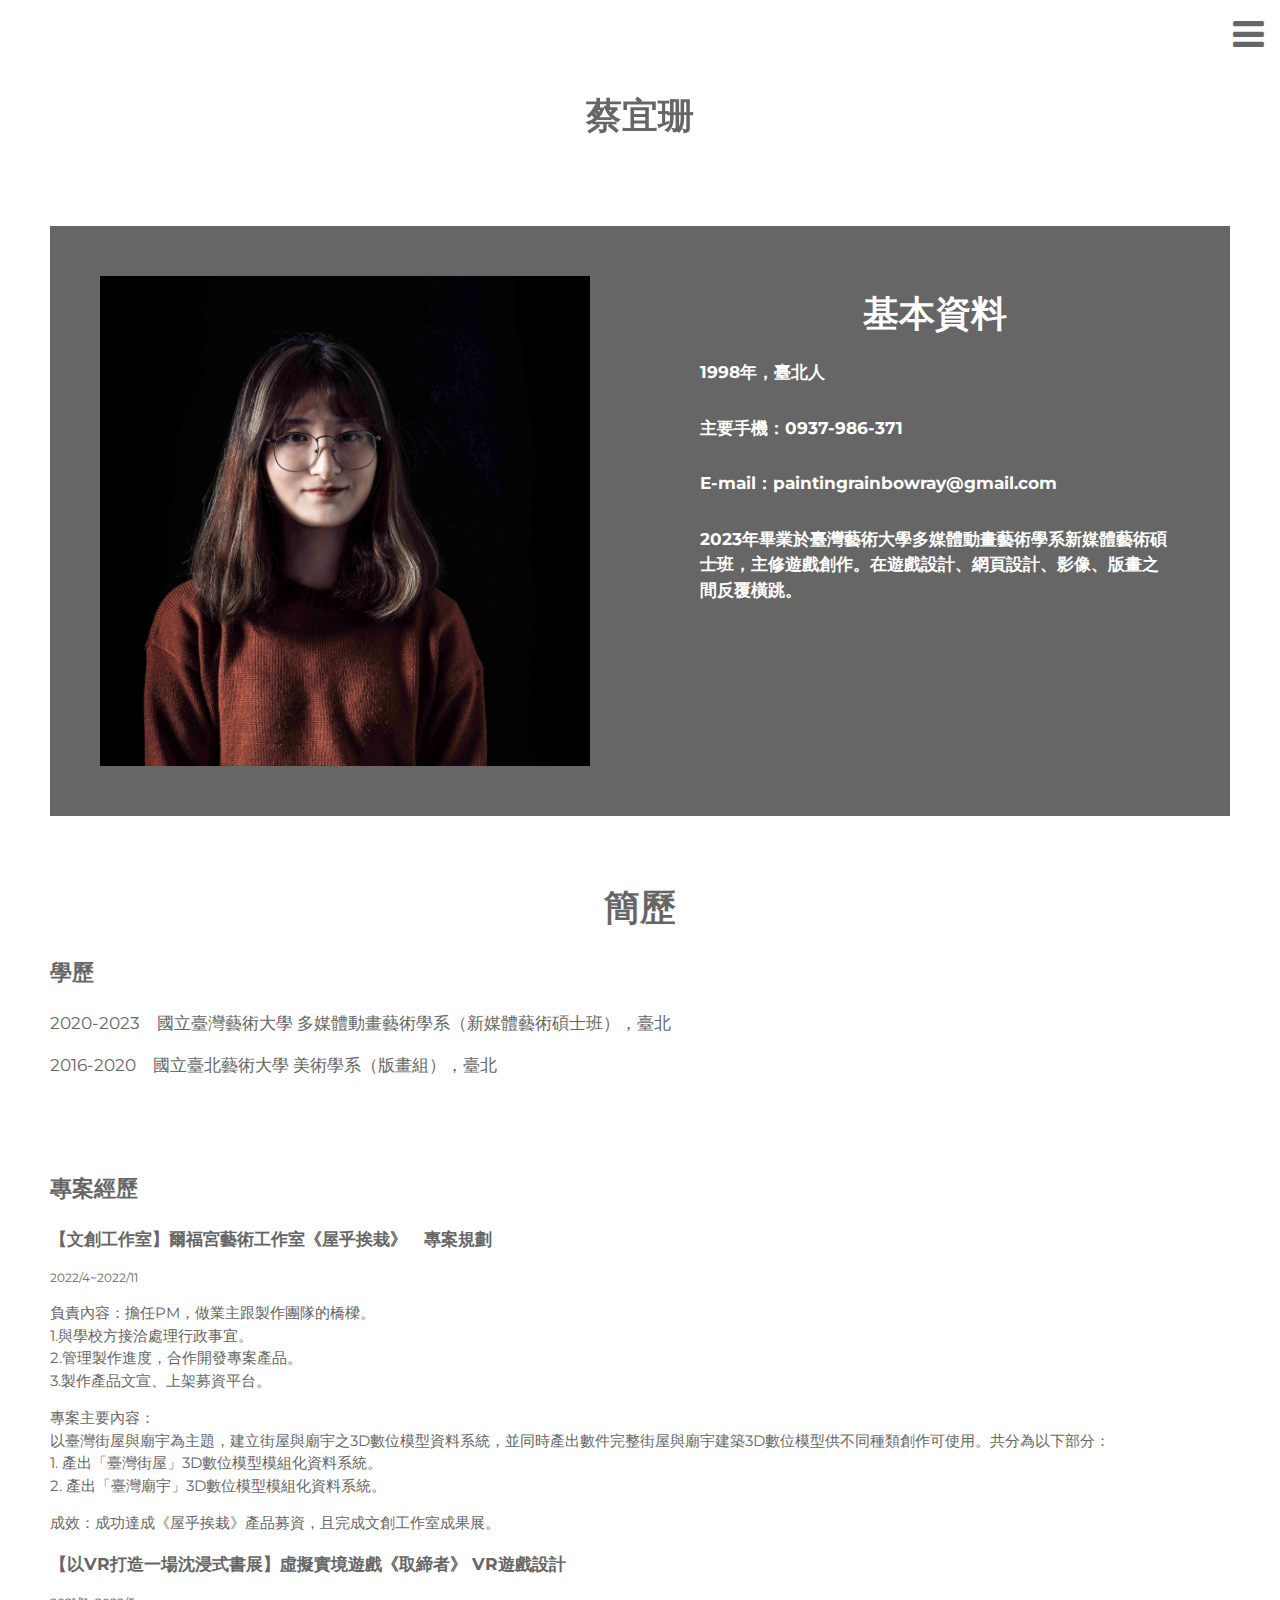
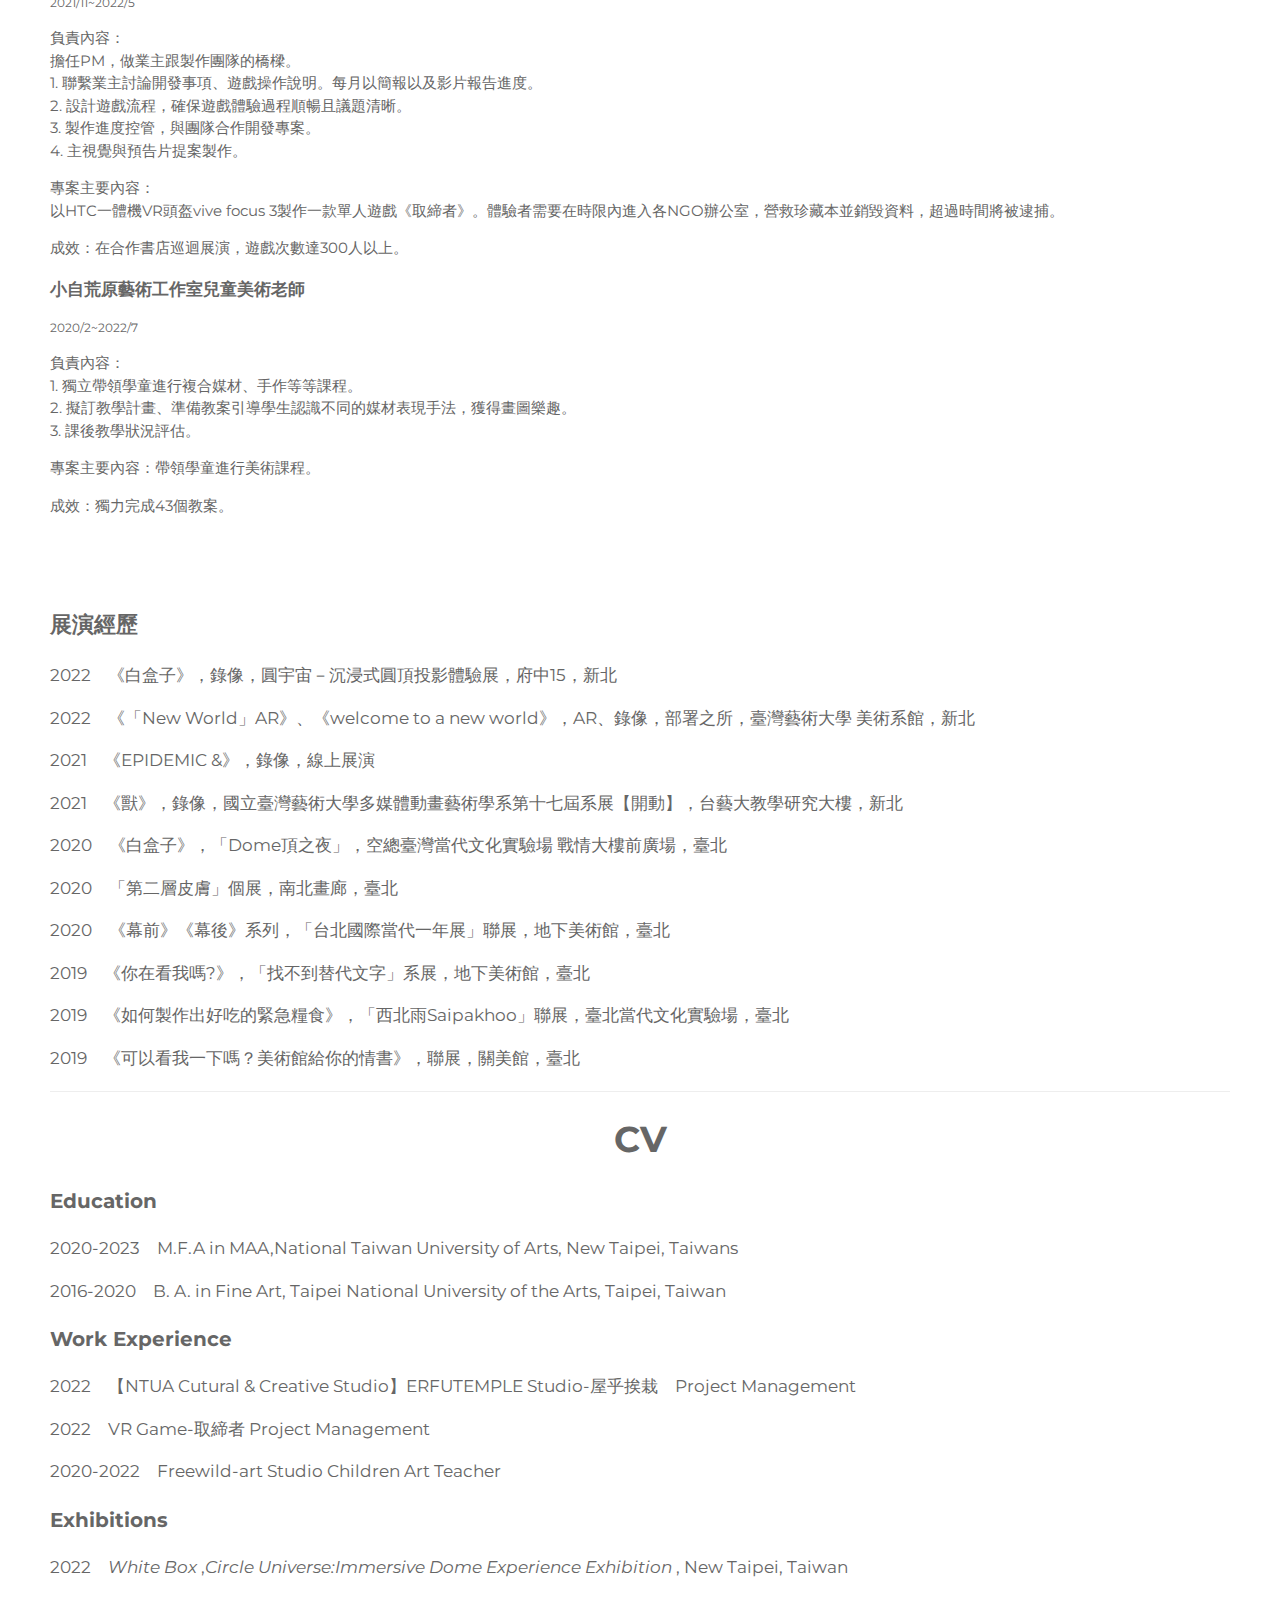
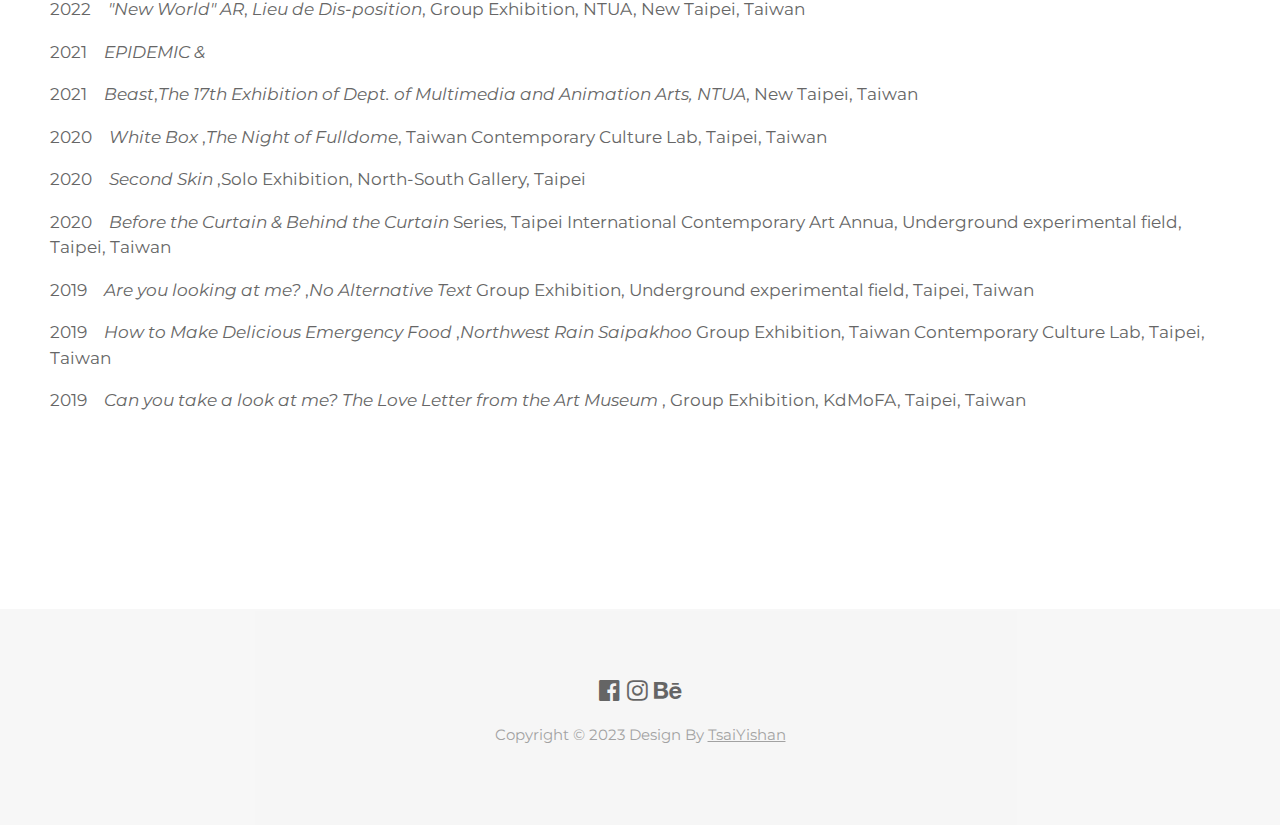
==== About&CV.html @ 437996be "word-break設定" ====
<!DOCTYPE html>
<html>

<head>
	<title>YISHAN</title>
	<link rel="shortcut icon" href="img/favicon.ico">
	<meta charset="UTF-8">
	<meta name="viewport" content="width=device-width, initial-scale=1">
	<link rel="stylesheet" href="MYCSS.css">
	<link rel="stylesheet" href="mystyle.css">
	<link rel="stylesheet" href="https://fonts.googleapis.com/css?family=Montserrat">
	<link rel="stylesheet" href="https://cdnjs.cloudflare.com/ajax/libs/font-awesome/4.7.0/css/font-awesome.min.css">
	<style type="text/css">
		body,
		h1 {
			font-size: 36px;
		}

		h1,
		h2,
		h3,
		h4,
		h5,
		h6 {
			font-family: 'Montserrat', sans-serif;
			font-weight: bold;
		}

		p {
			font-family: 'Montserrat';
			color: #666666;
		}

		/*圖片下邊界*/
		.w3-row-padding img {
			margin-bottom: 20px;
		}

		/*圖片中間間隔*/
		.w3-row-padding,
		.w3-row-padding>.w3-half,
		.w3-row-padding>.w3-third,
		.w3-row-padding>.w3-twothird,
		.w3-row-padding>.w3-threequarter,
		.w3-row-padding>.w3-quarter,
		.w3-row-padding>.w3-col {
			padding: 12px;
		}
	</style>

</head>

<body>

	<!-- Sidebar -->
	<nav class="Sidebar Animate-top " style="display:none;padding-top:150px" id="mySidebar">
		<a href="javascript:void(0)" onclick="Close()" class="Button Display-topright" style="padding:6px 24px">
			<i class="fa fa-remove"></i>
		</a>
		<div class="Bar-block Center">
			<a href="About&CV.html" class="Bar-text-grey Button">CV</a>
			<a href="#" class="Bar-text-grey Button">Game Design</a>
			<a href="#" class="Bar-text-grey Button">Illustration</a>
			<a href="Prints.html" class="Bar-text-grey Button">Print</a>
			<a href="Vedio.html" class="Bar-text-grey Button">Vedio</a>
			<a href="#" class="Bar-text-grey Button">Web Design</a>
	</nav>

	<!-- !PAGE CONTENT! -->
	<div class="Content">

		<!-- Header -->
		<div style="opacity: 0.60">
			<span class="Button Content-list" onclick="Open()"><i class="fa fa-bars"></i></span>
			<div class="Clear"></div>
			<header class="Center w3-margin-bottom">
				<a href="index.html">
					<h1 class="Button"><b>蔡宜珊</b></h1>
				</a>
			</header>

		</div>


		<div style=" padding:50px">
			<!-- About Grid -->
			<div class="w3-row" style="background-color: #666666!important">
				<div class="w3-half">
					<img src="img/photo.jpg" class="w3-round image" alt="Table"
						style="width:100%; margin:auto; padding:50px;">
				</div>
				<div class="w3-half" style=" padding:50px">
					<h1 class="Center text-white">基本資料</h1>
					<h5 class="text-white text17 padding10">1998年，臺北人</h5>
					<h5 class="text-white text17 padding10">主要手機：0937-986-371</h5>
					<h5 class="text-white text17 padding10 word-break">E-mail：paintingrainbowray@gmail.com</h5>
					<h5 class="text-white text17 padding10">
						2023年畢業於臺灣藝術大學多媒體動畫藝術學系新媒體藝術碩士班，主修遊戲創作。在遊戲設計、網頁設計、影像、版畫之間反覆橫跳。</h5>
				</div>
			</div>
			<!-- CV Grid -->
			<!-- 中文 -->
			<br>
			<h1 class="Center text-gray">簡歷</h1>
			<p class="text-gray text22"><b>學歷</b></p>
			<p class="text-gray text17">2020-2023&emsp;國立臺灣藝術大學 多媒體動畫藝術學系（新媒體藝術碩士班），臺北</p>
			<p class="text-gray text17">2016-2020&emsp;國立臺北藝術大學 美術學系（版畫組），臺北</p><br>

			<p class="text-gray text22"><b>專案經歷</b></p>
			<p class="text-gray text17 text-bold">【文創工作室】爾福宮藝術工作室《屋乎挨栽》　專案規劃</p>
			<p class="text-gray text12">2022/4~2022/11</p>
			<p class="text-gray text15">
				負責內容：擔任PM，做業主跟製作團隊的橋樑。<br>
				1.與學校方接洽處理行政事宜。<br>
				2.管理製作進度，合作開發專案產品。<br>
				3.製作產品文宣、上架募資平台。</p>
			<p class="text-gray text15">
				專案主要內容：<br>
				以臺灣街屋與廟宇為主題，建立街屋與廟宇之3D數位模型資料系統，並同時產出數件完整街屋與廟宇建築3D數位模型供不同種類創作可使用。共分為以下部分：<br>1.
				產出「臺灣街屋」3D數位模型模組化資料系統。<br>2. 產出「臺灣廟宇」3D數位模型模組化資料系統。</p>
			<p class="text-gray text15">成效：成功達成《屋乎挨栽》產品募資，且完成文創工作室成果展。</p>
			<p class="text-gray text17 text-bold">【以VR打造一場沈浸式書展】虛擬實境遊戲《取締者》 VR遊戲設計</p>
			<p class="text-gray text12">2021/11~2022/5</p>
			<p class="text-gray text15">
				負責內容：<br>擔任PM，做業主跟製作團隊的橋樑。<br>
				1. 聯繫業主討論開發事項、遊戲操作說明。每月以簡報以及影片報告進度。<br>
				2. 設計遊戲流程，確保遊戲體驗過程順暢且議題清晰。<br>
				3. 製作進度控管，與團隊合作開發專案。<br>
				4. 主視覺與預告片提案製作。</p>
			<p class="text-gray text15">
				專案主要內容：<br>
				以HTC一體機VR頭盔vive focus 3製作一款單人遊戲《取締者》。體驗者需要在時限內進入各NGO辦公室，營救珍藏本並銷毀資料，超過時間將被逮捕。</p>
			<p class="text-gray text15">成效：在合作書店巡迴展演，遊戲次數達300人以上。</p>
			<p class="text-gray text17 text-bold">小自荒原藝術工作室兒童美術老師</p>
			<p class="text-gray text12">2020/2~2022/7</p>
			<p class="text-gray text15">
				負責內容：<br>
				1. 獨立帶領學童進行複合媒材、手作等等課程。 <br>
				2. 擬訂教學計畫、準備教案引導學生認識不同的媒材表現手法，獲得畫圖樂趣。<br>
				3. 課後教學狀況評估。
			<p class="text-gray text15">
				專案主要內容：帶領學童進行美術課程。
			<p class="text-gray text15">成效：獨力完成43個教案。</p><br>

			<p class="text-gray text22"><b>展演經歷</b></p>
			<p class="text-gray text17">2022&emsp;《白盒子》，錄像，圓宇宙－沉浸式圓頂投影體驗展，府中15，新北</p>
			<p class="text-gray text17">2022&emsp;《「New World」AR》、《welcome to a new world》，AR、錄像，部署之所，臺灣藝術大學 美術系館，新北</p>
			<p class="text-gray text17">2021&emsp;《EPIDEMIC &》，錄像，線上展演</p>
			<p class="text-gray text17">2021&emsp;《獸》，錄像，國立臺灣藝術大學多媒體動畫藝術學系第十七屆系展【開動】，台藝大教學研究大樓，新北</p>
			<p class="text-gray text17">2020&emsp;《白盒子》，「Dome頂之夜」，空總臺灣當代文化實驗場 戰情大樓前廣場，臺北</p>
			<p class="text-gray text17">2020&emsp;「第二層皮膚」個展，南北畫廊，臺北</p>
			<p class="text-gray text17">2020&emsp;《幕前》《幕後》系列，「台北國際當代一年展」聯展，地下美術館，臺北</p>
			<p class="text-gray text17">2019&emsp;《你在看我嗎?》，「找不到替代文字」系展，地下美術館，臺北</p>
			<p class="text-gray text17">2019&emsp;《如何製作出好吃的緊急糧食》，「西北雨Saipakhoo」聯展，臺北當代文化實驗場，臺北</p>
			<p class="text-gray text17">2019&emsp;《可以看我一下嗎？美術館給你的情書》，聯展，關美館，臺北</p>
			<hr>
			<!-- 英文 -->
			<h1 class="Center" style="color:#666666">CV</h1>
			<p style=" font-size:20px; color:#666666"><b>Education</b></p>
			<p style=" font-size:17px; color:#666666">2020-2023&emsp;M.F.A in MAA,National Taiwan University of Arts,
				New Taipei, Taiwans</p>
			<p style=" font-size:17px; color:#666666">2016-2020&emsp;B. A. in Fine Art, Taipei National University of
				the Arts, Taipei, Taiwan</p>

			<p style=" font-size:20px; color:#666666"><b>Work Experience</b></p>
			<p style=" font-size:17px; color:#666666">2022&emsp;【NTUA Cutural & Creative Studio】ERFUTEMPLE
				Studio-屋乎挨栽　Project Management</p>
			<p style=" font-size:17px; color:#666666">2022&emsp;VR Game-取締者 Project Management</p>
			<p style=" font-size:17px; color:#666666">2020-2022&emsp;Freewild-art Studio Children Art Teacher</p>

			<p style=" font-size:20px; color:#666666"><b>Exhibitions</b></p>
			<p style=" font-size:17px; color:#666666">2022&emsp;<I>White Box</I> ,<I>Circle Universe:Immersive Dome
					Experience Exhibition</I> , New Taipei, Taiwan</p>
			<p style=" font-size:17px; color:#666666">2022&emsp;<I>"New World" AR</I>,<I> Lieu de Dis-position</I>,
				Group Exhibition, NTUA, New Taipei, Taiwan</p>
			<p style=" font-size:17px; color:#666666">2021&emsp;<I>EPIDEMIC &</I></p>
			<p style=" font-size:17px; color:#666666">2021&emsp;<I>Beast</I>,<I>The 17th Exhibition of Dept. of
					Multimedia and Animation Arts, NTUA</I>, New Taipei, Taiwan</p>
			<p style=" font-size:17px; color:#666666">2020&emsp;<I>White Box</I> ,<I>The Night of Fulldome</I>, Taiwan
				Contemporary Culture Lab, Taipei, Taiwan</p>
			<p style=" font-size:17px; color:#666666">2020&emsp;<I>Second Skin</I> ,Solo Exhibition, North-South
				Gallery, Taipei</p>
			<p style=" font-size:17px; color:#666666">2020&emsp;<I>Before the Curtain & Behind the Curtain</I> Series,
				Taipei International Contemporary Art Annua, Underground experimental field, Taipei, Taiwan</p>
			<p style=" font-size:17px; color:#666666">2019&emsp;<I>Are you looking at me?</I> ,<I>No Alternative
					Text</I> Group Exhibition, Underground experimental field, Taipei, Taiwan</p>
			<p style=" font-size:17px; color:#666666">2019&emsp;<I>How to Make Delicious Emergency Food</I>
				,<I>Northwest Rain Saipakhoo</I> Group Exhibition, Taiwan Contemporary Culture Lab, Taipei, Taiwan</p>
			<p style=" font-size:17px; color:#666666">2019&emsp;<I>Can you take a look at me? The Love Letter from the
					Art Museum</I> , Group Exhibition, KdMoFA, Taipei, Taiwan</p>

		</div>

		<!-- End Page Content -->
	</div>

	<!-- Footer -->
	<footer class="Footer" style="margin-top:128px">
		<a href="https://www.facebook.com/daphnetsaidaphnetsai"><i
				class="fa fa-facebook-official Hover-opacity"></i></a>
		<a href="https://www.instagram.com/tsai_yi_shan/"><i class="fa fa-instagram Hover-opacity"></i></a>
		<a href="https://www.behance.net/paintingrainbowray"><i class="fa fa-behance Hover-opacity"></i></a>
		<p style="font-size: 15px;">Copyright © 2023 Design By <a href="index.html" target="_blank">TsaiYishan</a></p>
	</footer>


	<script>
		// Open and close sidebar
		function Open() {
			document.getElementById("mySidebar").style.width = "100%";
			document.getElementById("mySidebar").style.display = "block";
		}

		function Close() {
			document.getElementById("mySidebar").style.display = "none";
		}
	</script>



</body>

</html>
---- MYCSS.css ----
html{box-sizing:border-box}*,*:before,*:after{box-sizing:inherit}
/* Extract from normalize.css by Nicolas Gallagher and Jonathan Neal git.io/normalize */
html{-ms-text-size-adjust:100%;-webkit-text-size-adjust:100%}body{margin:0}
article,aside,details,figcaption,figure,footer,header,main,menu,nav,section{display:block}summary{display:list-item}
audio,canvas,progress,video{display:inline-block}progress{vertical-align:baseline}
audio:not([controls]){display:none;height:0}[hidden],template{display:none}
a{background-color:transparent}a:active,a:hover{outline-width:0}
abbr[title]{border-bottom:none;text-decoration:underline;text-decoration:underline dotted}
b,strong{font-weight:bolder}dfn{font-style:italic}mark{background:#ff0;color:#000}
small{font-size:80%}sub,sup{font-size:75%;line-height:0;position:relative;vertical-align:baseline}
sub{bottom:-0.25em}sup{top:-0.5em}figure{margin:1em 40px}img{border-style:none}
code,kbd,pre,samp{font-family:monospace,monospace;font-size:1em}hr{box-sizing:content-box;height:0;overflow:visible}
button,input,select,textarea,optgroup{font:inherit;margin:0}optgroup{font-weight:bold}
button,input{overflow:visible}button,select{text-transform:none}
button,[type=button],[type=reset],[type=submit]{-webkit-appearance:button}
button::-moz-focus-inner,[type=button]::-moz-focus-inner,[type=reset]::-moz-focus-inner,[type=submit]::-moz-focus-inner{border-style:none;padding:0}
button:-moz-focusring,[type=button]:-moz-focusring,[type=reset]:-moz-focusring,[type=submit]:-moz-focusring{outline:1px dotted ButtonText}
fieldset{border:1px solid #c0c0c0;margin:0 2px;padding:.35em .625em .75em}
legend{color:inherit;display:table;max-width:100%;padding:0;white-space:normal}textarea{overflow:auto}
[type=checkbox],[type=radio]{padding:0}
[type=number]::-webkit-inner-spin-button,[type=number]::-webkit-outer-spin-button{height:auto}
[type=search]{-webkit-appearance:textfield;outline-offset:-2px}
[type=search]::-webkit-search-decoration{-webkit-appearance:none}
::-webkit-file-upload-button{-webkit-appearance:button;font:inherit}
/* End extract */
html,body{font-family:Verdana,sans-serif;font-size:15px;line-height:1.5}html{overflow-x:hidden}
h1{font-size:36px}h2{font-size:30px}h3{font-size:24px}h4{font-size:20px}h5{font-size:18px}h6{font-size:16px}
.w3-serif{font-family:serif}.w3-sans-serif{font-family:sans-serif}.w3-cursive{font-family:cursive}.w3-monospace{font-family:monospace}
h1,h2,h3,h4,h5,h6{font-family:"Segoe UI",Arial,sans-serif;font-weight:400;margin:10px 0}.w3-wide{letter-spacing:4px}
hr{border:0;border-top:1px solid #eee;margin:20px 0}
.w3-image{max-width:100%;height:auto}img{vertical-align:middle}a{color:inherit}
.w3-table,.w3-table-all{border-collapse:collapse;border-spacing:0;width:100%;display:table}.w3-table-all{border:1px solid #ccc}
.w3-bordered tr,.w3-table-all tr{border-bottom:1px solid #ddd}.w3-striped tbody tr:nth-child(even){background-color:#f1f1f1}
.w3-table-all tr:nth-child(odd){background-color:#fff}.w3-table-all tr:nth-child(even){background-color:#f1f1f1}
.w3-hoverable tbody tr:hover,.w3-ul.w3-hoverable li:hover{background-color:#ccc}.w3-centered tr th,.w3-centered tr td{text-align:center}
.w3-table td,.w3-table th,.w3-table-all td,.w3-table-all th{padding:8px 8px;display:table-cell;text-align:left;vertical-align:top}
.w3-table th:first-child,.w3-table td:first-child,.w3-table-all th:first-child,.w3-table-all td:first-child{padding-left:16px}
.w3-btn,.w3-button{border:none;display:inline-block;padding:8px 16px;vertical-align:middle;overflow:hidden;text-decoration:none;color:inherit;background-color:inherit;text-align:center;cursor:pointer;white-space:nowrap}
.w3-btn:hover{box-shadow:0 8px 16px 0 rgba(0,0,0,0.2),0 6px 20px 0 rgba(0,0,0,0.19)}
.w3-btn,.w3-button{-webkit-touch-callout:none;-webkit-user-select:none;-khtml-user-select:none;-moz-user-select:none;-ms-user-select:none;user-select:none}   
.w3-disabled,.w3-btn:disabled,.w3-button:disabled{cursor:not-allowed;opacity:0.3}.w3-disabled *,:disabled *{pointer-events:none}
.w3-btn.w3-disabled:hover,.w3-btn:disabled:hover{box-shadow:none}
.w3-badge,.w3-tag{background-color:#000;color:#fff;display:inline-block;padding-left:8px;padding-right:8px;text-align:center}.w3-badge{border-radius:50%}
.w3-ul{list-style-type:none;padding:0;margin:0}.w3-ul li{padding:8px 16px;border-bottom:1px solid #ddd}.w3-ul li:last-child{border-bottom:none}
.w3-tooltip,.w3-display-container{position:relative}.w3-tooltip .w3-text{display:none}.w3-tooltip:hover .w3-text{display:inline-block}
.w3-ripple:active{opacity:0.5}.w3-ripple{transition:opacity 0s}
.w3-input{padding:8px;display:block;border:none;border-bottom:1px solid #ccc;width:100%}
.w3-select{padding:9px 0;width:100%;border:none;border-bottom:1px solid #ccc}
.w3-dropdown-click,.w3-dropdown-hover{position:relative;display:inline-block;cursor:pointer}
.w3-dropdown-hover:hover .w3-dropdown-content{display:block}
.w3-dropdown-hover:first-child,.w3-dropdown-click:hover{background-color:#ccc;color:#000}
.w3-dropdown-hover:hover > .w3-button:first-child,.w3-dropdown-click:hover > .w3-button:first-child{background-color:#ccc;color:#000}
.w3-dropdown-content{cursor:auto;color:#000;background-color:#fff;display:none;position:absolute;min-width:160px;margin:0;padding:0;z-index:1}
.w3-check,.w3-radio{width:24px;height:24px;position:relative;top:6px}
.w3-sidebar{height:100%;width:200px;background-color:#fff;position:fixed!important;z-index:1;overflow:auto}
.w3-bar-block .w3-dropdown-hover,.w3-bar-block .w3-dropdown-click{width:100%}
.w3-bar-block .w3-dropdown-hover .w3-dropdown-content,.w3-bar-block .w3-dropdown-click .w3-dropdown-content{min-width:100%}
.w3-bar-block .w3-dropdown-hover .w3-button,.w3-bar-block .w3-dropdown-click .w3-button{width:100%;text-align:left;padding:8px 16px}
.w3-main,#main{transition:margin-left .4s}
.w3-modal{z-index:3;display:none;padding-top:100px;position:fixed;left:0;top:0;width:100%;height:100%;overflow:auto;background-color:rgb(0,0,0);background-color:rgba(0,0,0,0.4)}
.w3-modal-content{margin:auto;background-color:#fff;position:relative;padding:0;outline:0;width:600px}
.w3-bar{width:100%;overflow:hidden}.w3-center .w3-bar{display:inline-block;width:auto}
.w3-bar .w3-bar-item{padding:8px 16px;float:left;width:auto;border:none;display:block;outline:0}
.w3-bar .w3-dropdown-hover,.w3-bar .w3-dropdown-click{position:static;float:left}
.w3-bar .w3-button{white-space:normal}
.w3-bar-block .w3-bar-item{width:100%;display:block;padding:8px 16px;text-align:left;border:none;white-space:normal;float:none;outline:0}
.w3-bar-block.w3-center .w3-bar-item{text-align:center}.w3-block{display:block;width:100%}
.w3-responsive{display:block;overflow-x:auto}
.w3-container:after,.w3-container:before,.w3-panel:after,.w3-panel:before,.w3-row:after,.w3-row:before,.w3-row-padding:after,.w3-row-padding:before,
.w3-cell-row:before,.w3-cell-row:after,.w3-clear:after,.w3-clear:before,.w3-bar:before,.w3-bar:after{content:"";display:table;clear:both}
.w3-col,.w3-half,.w3-third,.w3-twothird,.w3-threequarter,.w3-quarter{float:left;width:100%}
.w3-col.s1{width:8.33333%}.w3-col.s2{width:16.66666%}.w3-col.s3{width:24.99999%}.w3-col.s4{width:33.33333%}
.w3-col.s5{width:41.66666%}.w3-col.s6{width:49.99999%}.w3-col.s7{width:58.33333%}.w3-col.s8{width:66.66666%}
.w3-col.s9{width:74.99999%}.w3-col.s10{width:83.33333%}.w3-col.s11{width:91.66666%}.w3-col.s12{width:99.99999%}
@media (min-width:601px){.w3-col.m1{width:8.33333%}.w3-col.m2{width:16.66666%}.w3-col.m3,.w3-quarter{width:24.99999%}.w3-col.m4,.w3-third{width:33.33333%}
.w3-col.m5{width:41.66666%}.w3-col.m6,.w3-half{width:49.99999%}.w3-col.m7{width:58.33333%}.w3-col.m8,.w3-twothird{width:66.66666%}
.w3-col.m9,.w3-threequarter{width:74.99999%}.w3-col.m10{width:83.33333%}.w3-col.m11{width:91.66666%}.w3-col.m12{width:99.99999%}}
@media (min-width:993px){.w3-col.l1{width:8.33333%}.w3-col.l2{width:16.66666%}.w3-col.l3{width:24.99999%}.w3-col.l4{width:33.33333%}
.w3-col.l5{width:41.66666%}.w3-col.l6{width:49.99999%}.w3-col.l7{width:58.33333%}.w3-col.l8{width:66.66666%}
.w3-col.l9{width:74.99999%}.w3-col.l10{width:83.33333%}.w3-col.l11{width:91.66666%}.w3-col.l12{width:99.99999%}}
.w3-rest{overflow:hidden}.w3-stretch{margin-left:-16px;margin-right:-16px}
.w3-content,.w3-auto{margin-left:auto;margin-right:auto}.w3-content{max-width:980px}.w3-auto{max-width:1140px}
.w3-cell-row{display:table;width:100%}.w3-cell{display:table-cell}
.w3-cell-top{vertical-align:top}.w3-cell-middle{vertical-align:middle}.w3-cell-bottom{vertical-align:bottom}
.w3-hide{display:none!important}.w3-show-block,.w3-show{display:block!important}.w3-show-inline-block{display:inline-block!important}
@media (max-width:1205px){.w3-auto{max-width:95%}}
@media (max-width:600px){.w3-modal-content{margin:0 10px;width:auto!important}.w3-modal{padding-top:30px}
.w3-dropdown-hover.w3-mobile .w3-dropdown-content,.w3-dropdown-click.w3-mobile .w3-dropdown-content{position:relative}	
.w3-hide-small{display:none!important}.w3-mobile{display:block;width:100%!important}.w3-bar-item.w3-mobile,.w3-dropdown-hover.w3-mobile,.w3-dropdown-click.w3-mobile{text-align:center}
.w3-dropdown-hover.w3-mobile,.w3-dropdown-hover.w3-mobile .w3-btn,.w3-dropdown-hover.w3-mobile .w3-button,.w3-dropdown-click.w3-mobile,.w3-dropdown-click.w3-mobile .w3-btn,.w3-dropdown-click.w3-mobile .w3-button{width:100%}}
@media (max-width:768px){.w3-modal-content{width:500px}.w3-modal{padding-top:50px}}
@media (min-width:993px){.w3-modal-content{width:900px}.w3-hide-large{display:none!important}.w3-sidebar.w3-collapse{display:block!important}}
@media (max-width:992px) and (min-width:601px){.w3-hide-medium{display:none!important}}
@media (max-width:992px){.w3-sidebar.w3-collapse{display:none}.w3-main{margin-left:0!important;margin-right:0!important}.w3-auto{max-width:100%}}
.w3-top,.w3-bottom{position:fixed;width:100%;z-index:1}.w3-top{top:0}.w3-bottom{bottom:0}
.w3-overlay{position:fixed;display:none;width:100%;height:100%;top:0;left:0;right:0;bottom:0;background-color:rgba(0,0,0,0.5);z-index:2}
.w3-display-topleft{position:absolute;left:0;top:0}.w3-display-topright{position:absolute;right:0;top:0}
.w3-display-bottomleft{position:absolute;left:0;bottom:0}.w3-display-bottomright{position:absolute;right:0;bottom:0}
.w3-display-middle{position:absolute;top:50%;left:50%;transform:translate(-50%,-50%);-ms-transform:translate(-50%,-50%)}
.w3-display-left{position:absolute;top:50%;left:0%;transform:translate(0%,-50%);-ms-transform:translate(-0%,-50%)}
.w3-display-right{position:absolute;top:50%;right:0%;transform:translate(0%,-50%);-ms-transform:translate(0%,-50%)}
.w3-display-topmiddle{position:absolute;left:50%;top:0;transform:translate(-50%,0%);-ms-transform:translate(-50%,0%)}
.w3-display-bottommiddle{position:absolute;left:50%;bottom:0;transform:translate(-50%,0%);-ms-transform:translate(-50%,0%)}
.w3-display-container:hover .w3-display-hover{display:block}.w3-display-container:hover span.w3-display-hover{display:inline-block}.w3-display-hover{display:none}
.w3-display-position{position:absolute}
.w3-circle{border-radius:50%}
.w3-round-small{border-radius:2px}.w3-round,.w3-round-medium{border-radius:4px}.w3-round-large{border-radius:8px}.w3-round-xlarge{border-radius:16px}.w3-round-xxlarge{border-radius:32px}
.w3-row-padding,.w3-row-padding>.w3-half,.w3-row-padding>.w3-third,.w3-row-padding>.w3-twothird,.w3-row-padding>.w3-threequarter,.w3-row-padding>.w3-quarter,.w3-row-padding>.w3-col{padding:0 8px}
.w3-container,.w3-panel{padding:0.01em 16px}.w3-panel{margin-top:16px;margin-bottom:16px}
.w3-code,.w3-codespan{font-family:Consolas,"courier new";font-size:16px}
.w3-code{width:auto;background-color:#fff;padding:8px 12px;border-left:4px solid #4CAF50;word-wrap:break-word}
.w3-codespan{color:crimson;background-color:#f1f1f1;padding-left:4px;padding-right:4px;font-size:110%}
.w3-card,.w3-card-2{box-shadow:0 2px 5px 0 rgba(0,0,0,0.16),0 2px 10px 0 rgba(0,0,0,0.12)}
.w3-card-4,.w3-hover-shadow:hover{box-shadow:0 4px 10px 0 rgba(0,0,0,0.2),0 4px 20px 0 rgba(0,0,0,0.19)}
.w3-spin{animation:w3-spin 2s infinite linear}@keyframes w3-spin{0%{transform:rotate(0deg)}100%{transform:rotate(359deg)}}
.w3-animate-fading{animation:fading 10s infinite}@keyframes fading{0%{opacity:0}50%{opacity:1}100%{opacity:0}}
.w3-animate-opacity{animation:opac 0.8s}@keyframes opac{from{opacity:0} to{opacity:1}}
.w3-animate-top{position:relative;animation:animatetop 0.4s}@keyframes animatetop{from{top:-300px;opacity:0} to{top:0;opacity:1}}
.w3-animate-left{position:relative;animation:animateleft 0.4s}@keyframes animateleft{from{left:-300px;opacity:0} to{left:0;opacity:1}}
.w3-animate-right{position:relative;animation:animateright 0.4s}@keyframes animateright{from{right:-300px;opacity:0} to{right:0;opacity:1}}
.w3-animate-bottom{position:relative;animation:animatebottom 0.4s}@keyframes animatebottom{from{bottom:-300px;opacity:0} to{bottom:0;opacity:1}}
.w3-animate-zoom {animation:animatezoom 0.6s}@keyframes animatezoom{from{transform:scale(0)} to{transform:scale(1)}}
.w3-animate-input{transition:width 0.4s ease-in-out}.w3-animate-input:focus{width:100%!important}
.w3-opacity,.w3-hover-opacity:hover{opacity:0.60}.w3-opacity-off,.w3-hover-opacity-off:hover{opacity:1}
.w3-opacity-max{opacity:0.25}.w3-opacity-min{opacity:0.75}
.w3-greyscale-max,.w3-grayscale-max,.w3-hover-greyscale:hover,.w3-hover-grayscale:hover{filter:grayscale(100%)}
.w3-greyscale,.w3-grayscale{filter:grayscale(75%)}.w3-greyscale-min,.w3-grayscale-min{filter:grayscale(50%)}
.w3-sepia{filter:sepia(75%)}.w3-sepia-max,.w3-hover-sepia:hover{filter:sepia(100%)}.w3-sepia-min{filter:sepia(50%)}
.w3-tiny{font-size:10px!important}.w3-small{font-size:12px!important}.w3-medium{font-size:15px!important}.w3-large{font-size:18px!important}
.w3-xlarge{font-size:24px!important}.w3-xxlarge{font-size:36px!important}.w3-xxxlarge{font-size:48px!important}.w3-jumbo{font-size:64px!important}
.w3-left-align{text-align:left!important}.w3-right-align{text-align:right!important}.w3-justify{text-align:justify!important}.w3-center{text-align:center!important}
.w3-border-0{border:0!important}.w3-border{border:1px solid #ccc!important}
.w3-border-top{border-top:1px solid #ccc!important}.w3-border-bottom{border-bottom:1px solid #ccc!important}
.w3-border-left{border-left:1px solid #ccc!important}.w3-border-right{border-right:1px solid #ccc!important}
.w3-topbar{border-top:6px solid #ccc!important}.w3-bottombar{border-bottom:6px solid #ccc!important}
.w3-leftbar{border-left:6px solid #ccc!important}.w3-rightbar{border-right:6px solid #ccc!important}
.w3-section,.w3-code{margin-top:16px!important;margin-bottom:16px!important}
.w3-margin{margin:16px!important}.w3-margin-top{margin-top:16px!important}.w3-margin-bottom{margin-bottom:16px!important}
.w3-margin-left{margin-left:16px!important}.w3-margin-right{margin-right:16px!important}
.w3-padding-small{padding:4px 8px!important}.w3-padding{padding:8px 16px!important}.w3-padding-large{padding:12px 24px!important}
.w3-padding-16{padding-top:16px!important;padding-bottom:16px!important}.w3-padding-24{padding-top:24px!important;padding-bottom:24px!important}
.w3-padding-32{padding-top:32px!important;padding-bottom:32px!important}.w3-padding-48{padding-top:48px!important;padding-bottom:48px!important}
.w3-padding-64{padding-top:64px!important;padding-bottom:64px!important}
.w3-padding-top-64{padding-top:64px!important}.w3-padding-top-48{padding-top:48px!important}
.w3-padding-top-32{padding-top:32px!important}.w3-padding-top-24{padding-top:24px!important}
.w3-left{float:left!important}.w3-right{float:right!important}
.w3-button:hover{color:#000!important;background-color:#ccc!important}
.w3-transparent,.w3-hover-none:hover{background-color:transparent!important}
.w3-hover-none:hover{box-shadow:none!important}
---- mystyle.css ----
.Animate-top {
  position: relative;
  animation: animatetop 0.4s;
}

.Bar-text-grey {
  color: #757575 !important;
  width: 100%;
  display: block;
  padding: 8px 16px;
  text-align: left;
  border: none;
  white-space: normal;
  float: none;
  outline: 0;
}

.Bgimg {
  background-image: url(img/GameDesign/Sugar-coatedCoin/Sugar-coatedCoin.png);
  min-height: 100%;
  background-position: center;
  background-size: cover;
}

.Button {
  border: none;
  display: inline-block;
  padding: 8px 16px;
  vertical-align: middle;
  overflow: hidden;
  text-decoration: none;
  color: inherit;
  background-color: inherit;
  text-align: center;
  cursor: pointer;
  white-space: nowrap;
  user-select: none;
  font-size: 36px !important;
}

.Center {
  text-align: center;
}

.Clear {
  content: "";
  display: table;
  clear: both;
}

.Content {
  margin-left: auto;
  margin-right: auto;
}

.Content-list {
  font-size: 36px !important;
  float: right !important;
  color: #000 !important;
  background-color: #fff !important;
}

.Display-middle {
  position: absolute;
  top: 50%;
  left: 50%;
  transform: translate(-50%, -50%);
  -ms-transform: translate(-50%, -50%);
}

.Display-topright {
  position: absolute;
  right: 0;
  top: 0;
}

.Footer {
  color: #000 !important;
  background-color: #f1f1f1 !important;
  padding-top: 64px !important;
  padding-bottom: 64px !important;
  text-align: center !important;
  font-size: 24px !important;
  opacity: 0.60;
  padding: 0.01em 16px;
}

.Opacity,
.Hover-opacity:hover {
  opacity: 0.60
}

.Opacity-off,
.Hover-opacity-off:hover {
  opacity: 1
}

.Sidebar {
  height: 100%;
  width: 200px;
  background-color: #fff;
  position: fixed !important;
  z-index: 1;
  overflow: auto;
  color: #fff !important;
  background-color: #000 !important;
  font-size: 36px !important;
}



.w3-third {
  float: left;

}

/*圖片淡入文字*/
.container {
  position: relative;
}

.image {
  display: block;
  width: 100%;
  height: auto;
}

.overlay {
  position: absolute;
  top: 0;
  bottom: 0;
  left: 0;
  right: 0;
  height: 100%;
  width: 100%;
  opacity: 0;
  transition: .5s ease;
  background-color: #272727;
}

.container:hover .overlay {
  opacity: 0.7;
}

.padding10 {
  padding: 10px;
}

.text {
  color: white;
  font-size: 18px;
  position: absolute;
  top: 50%;
  left: 50%;
  -webkit-transform: translate(-50%, -50%);
  -ms-transform: translate(-50%, -50%);
  transform: translate(-50%, -50%);
  text-align: center;
}


/*cv頁特殊文字設定*/
.text-gray {
  color: #666666;
}

.text-white {
  color: white;
}

.text22 {
  font-size: 22px;
}

.text17 {
  font-size: 17px;
}

.text15 {
  font-size: 15px;
}

.text12 {
  font-size: 12px;
}

.text-bold {
  font-weight: bold;
}

.word-break{
  word-break: break-all;
}
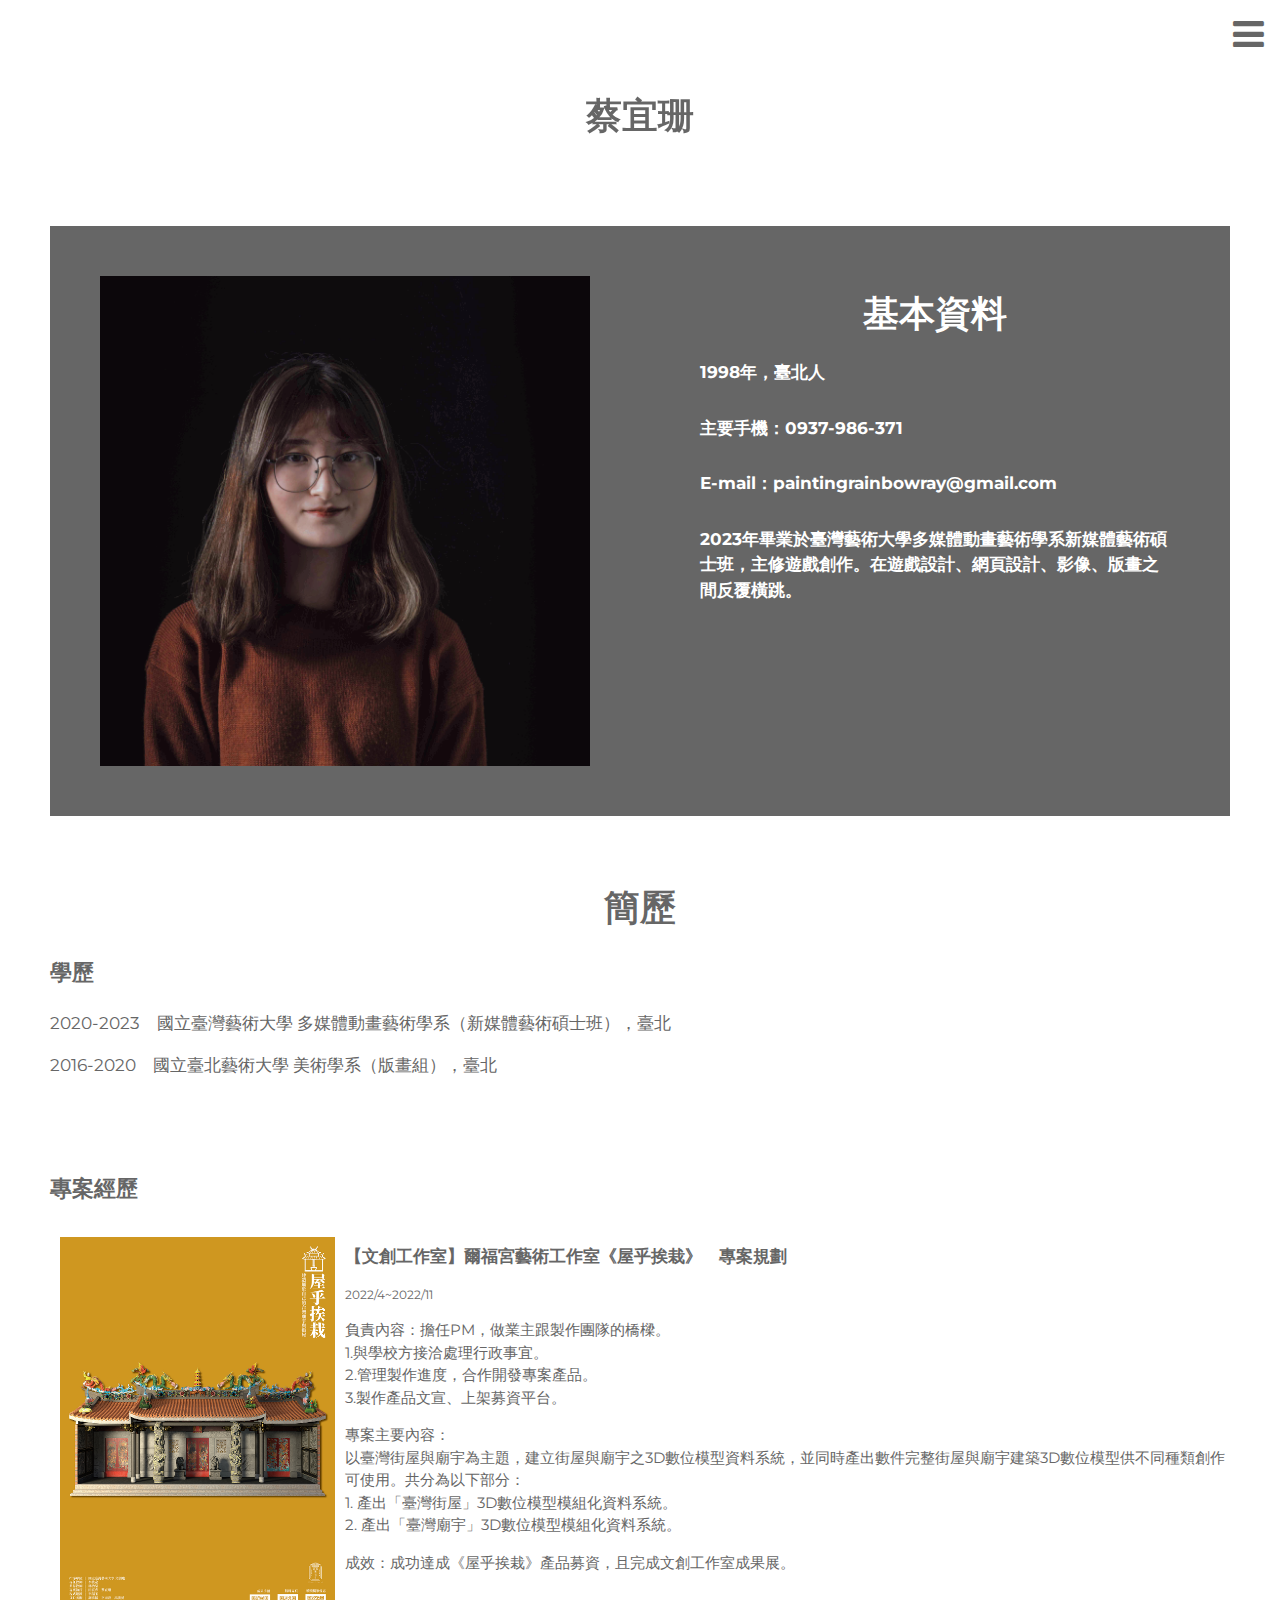
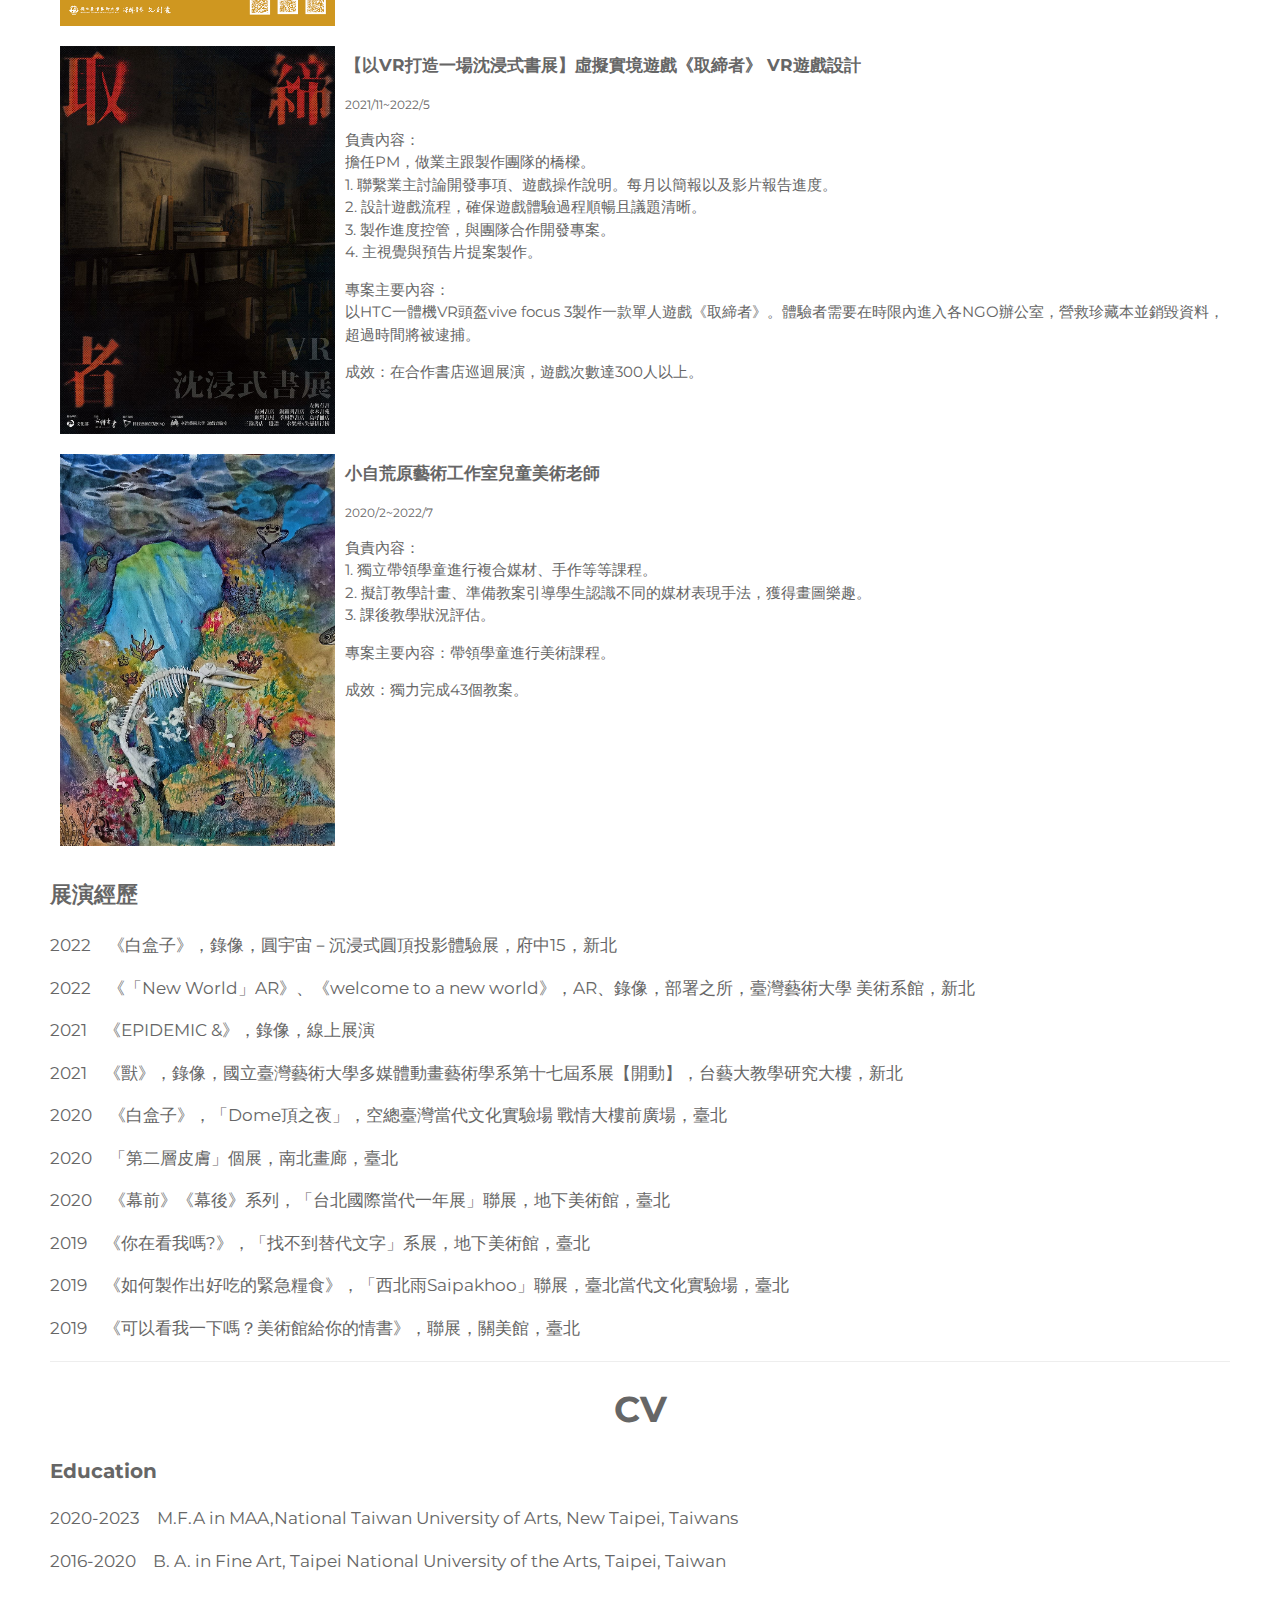
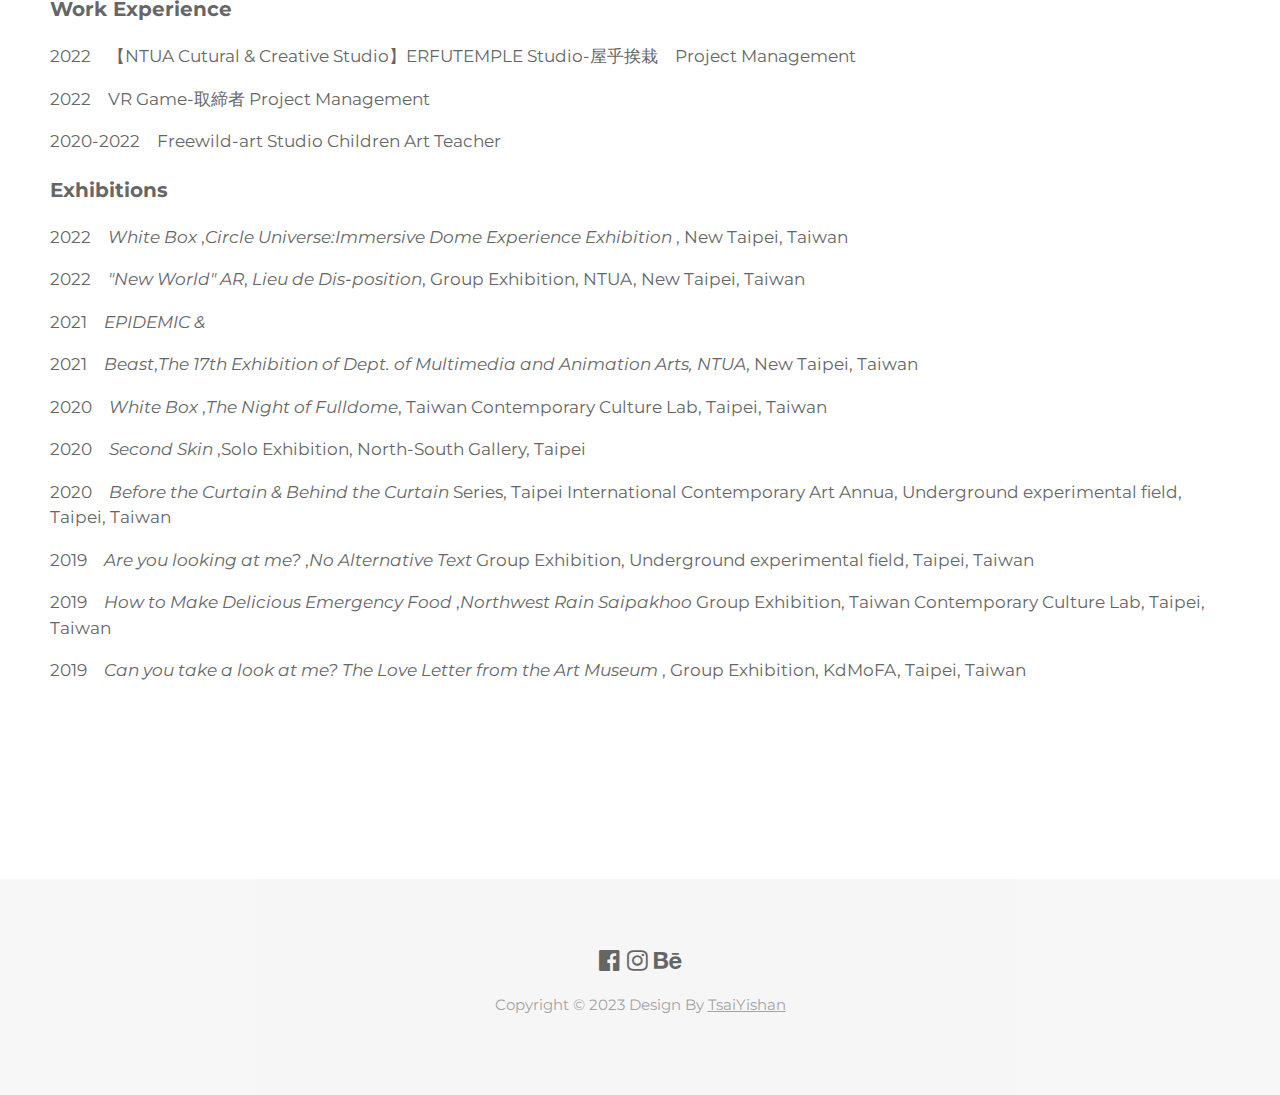
==== commit e9ba1d8b: "20230205更新cv圖片" ====
--- a/About&CV.html
+++ b/About&CV.html
@@ -59,11 +59,12 @@
 		</a>
 		<div class="Bar-block Center">
 			<a href="About&CV.html" class="Bar-text-grey Button">CV</a>
-			<a href="#" class="Bar-text-grey Button">Game Design</a>
-			<a href="#" class="Bar-text-grey Button">Illustration</a>
+			<a href="GameDesign.html" class="Bar-text-grey Button">Game Design</a>
+			<a href="Illustration.html" class="Bar-text-grey Button">Illustration</a>
 			<a href="Prints.html" class="Bar-text-grey Button">Print</a>
 			<a href="Vedio.html" class="Bar-text-grey Button">Vedio</a>
-			<a href="#" class="Bar-text-grey Button">Web Design</a>
+			<a href="WebDesign.html" class="Bar-text-grey Button">Web Design</a>
+		</div>
 	</nav>
 
 	<!-- !PAGE CONTENT! -->
@@ -107,40 +108,71 @@
 			<p class="text-gray text17">2016-2020&emsp;國立臺北藝術大學 美術學系（版畫組），臺北</p><br>
 
 			<p class="text-gray text22"><b>專案經歷</b></p>
-			<p class="text-gray text17 text-bold">【文創工作室】爾福宮藝術工作室《屋乎挨栽》　專案規劃</p>
-			<p class="text-gray text12">2022/4~2022/11</p>
-			<p class="text-gray text15">
-				負責內容：擔任PM，做業主跟製作團隊的橋樑。<br>
-				1.與學校方接洽處理行政事宜。<br>
-				2.管理製作進度，合作開發專案產品。<br>
-				3.製作產品文宣、上架募資平台。</p>
-			<p class="text-gray text15">
-				專案主要內容：<br>
-				以臺灣街屋與廟宇為主題，建立街屋與廟宇之3D數位模型資料系統，並同時產出數件完整街屋與廟宇建築3D數位模型供不同種類創作可使用。共分為以下部分：<br>1.
-				產出「臺灣街屋」3D數位模型模組化資料系統。<br>2. 產出「臺灣廟宇」3D數位模型模組化資料系統。</p>
-			<p class="text-gray text15">成效：成功達成《屋乎挨栽》產品募資，且完成文創工作室成果展。</p>
-			<p class="text-gray text17 text-bold">【以VR打造一場沈浸式書展】虛擬實境遊戲《取締者》 VR遊戲設計</p>
-			<p class="text-gray text12">2021/11~2022/5</p>
-			<p class="text-gray text15">
-				負責內容：<br>擔任PM，做業主跟製作團隊的橋樑。<br>
-				1. 聯繫業主討論開發事項、遊戲操作說明。每月以簡報以及影片報告進度。<br>
-				2. 設計遊戲流程，確保遊戲體驗過程順暢且議題清晰。<br>
-				3. 製作進度控管，與團隊合作開發專案。<br>
-				4. 主視覺與預告片提案製作。</p>
-			<p class="text-gray text15">
-				專案主要內容：<br>
-				以HTC一體機VR頭盔vive focus 3製作一款單人遊戲《取締者》。體驗者需要在時限內進入各NGO辦公室，營救珍藏本並銷毀資料，超過時間將被逮捕。</p>
-			<p class="text-gray text15">成效：在合作書店巡迴展演，遊戲次數達300人以上。</p>
-			<p class="text-gray text17 text-bold">小自荒原藝術工作室兒童美術老師</p>
-			<p class="text-gray text12">2020/2~2022/7</p>
-			<p class="text-gray text15">
-				負責內容：<br>
-				1. 獨立帶領學童進行複合媒材、手作等等課程。 <br>
-				2. 擬訂教學計畫、準備教案引導學生認識不同的媒材表現手法，獲得畫圖樂趣。<br>
-				3. 課後教學狀況評估。
-			<p class="text-gray text15">
-				專案主要內容：帶領學童進行美術課程。
-			<p class="text-gray text15">成效：獨力完成43個教案。</p><br>
+			<div class="w3-row">
+				<a href="https://www.behance.net/gallery/153014083/_" target="_blank">
+					<div class="w3-quarter">
+						<img src="img/GameDesign/文創工作室/海報.jpg" class="w3-round image padding10" alt="Table"
+							style="height:100%; margin:auto;">
+					</div>
+					<div class="w3-threequarter">
+						<p class="text-gray text17 text-bold">【文創工作室】爾福宮藝術工作室《屋乎挨栽》　專案規劃</p>
+						<p class="text-gray text12">2022/4~2022/11</p>
+						<p class="text-gray text15">
+							負責內容：擔任PM，做業主跟製作團隊的橋樑。<br>
+							1.與學校方接洽處理行政事宜。<br>
+							2.管理製作進度，合作開發專案產品。<br>
+							3.製作產品文宣、上架募資平台。</p>
+						<p class="text-gray text15">
+							專案主要內容：<br>
+							以臺灣街屋與廟宇為主題，建立街屋與廟宇之3D數位模型資料系統，並同時產出數件完整街屋與廟宇建築3D數位模型供不同種類創作可使用。共分為以下部分：<br>1.
+							產出「臺灣街屋」3D數位模型模組化資料系統。<br>2. 產出「臺灣廟宇」3D數位模型模組化資料系統。</p>
+						<p class="text-gray text15">成效：成功達成《屋乎挨栽》產品募資，且完成文創工作室成果展。</p>
+					</div>
+				</a>
+			</div>
+			<div class="w3-row">
+				<a href="https://www.behance.net/gallery/161568439/-VR" target="_blank">
+					<div class="w3-quarter">
+						<img src="img/GameDesign/TouatBooks/TouatBooksA2RGB.jpg" class="w3-round image padding10"
+							alt="Table" style="height:100%; margin:auto;">
+					</div>
+					<div class="w3-threequarter">
+						<p class="text-gray text17 text-bold">【以VR打造一場沈浸式書展】虛擬實境遊戲《取締者》 VR遊戲設計</p>
+						<p class="text-gray text12">2021/11~2022/5</p>
+						<p class="text-gray text15">
+							負責內容：<br>擔任PM，做業主跟製作團隊的橋樑。<br>
+							1. 聯繫業主討論開發事項、遊戲操作說明。每月以簡報以及影片報告進度。<br>
+							2. 設計遊戲流程，確保遊戲體驗過程順暢且議題清晰。<br>
+							3. 製作進度控管，與團隊合作開發專案。<br>
+							4. 主視覺與預告片提案製作。</p>
+						<p class="text-gray text15">
+							專案主要內容：<br>
+							以HTC一體機VR頭盔vive focus 3製作一款單人遊戲《取締者》。體驗者需要在時限內進入各NGO辦公室，營救珍藏本並銷毀資料，超過時間將被逮捕。</p>
+						<p class="text-gray text15">成效：在合作書店巡迴展演，遊戲次數達300人以上。</p>
+					</div>
+				</a>
+			</div>
+
+			<div class="w3-row">
+				<a href="https://www.behance.net/gallery/124047907/_" target="_blank">
+					<div class="w3-quarter">
+						<img src="img\Illustration\Freewild-artStudio\小自荒原_201208_7.jpg"
+							class="w3-round image padding10" alt="Table" style="height:100%; margin:auto;">
+					</div>
+					<div class="w3-threequarter">
+						<p class="text-gray text17 text-bold">小自荒原藝術工作室兒童美術老師</p>
+						<p class="text-gray text12">2020/2~2022/7</p>
+						<p class="text-gray text15">
+							負責內容：<br>
+							1. 獨立帶領學童進行複合媒材、手作等等課程。 <br>
+							2. 擬訂教學計畫、準備教案引導學生認識不同的媒材表現手法，獲得畫圖樂趣。<br>
+							3. 課後教學狀況評估。
+						<p class="text-gray text15">
+							專案主要內容：帶領學童進行美術課程。
+						<p class="text-gray text15">成效：獨力完成43個教案。</p><br>
+					</div>
+				</a>
+			</div>
 
 			<p class="text-gray text22"><b>展演經歷</b></p>
 			<p class="text-gray text17">2022&emsp;《白盒子》，錄像，圓宇宙－沉浸式圓頂投影體驗展，府中15，新北</p>
--- a/MYCSS.css
+++ b/MYCSS.css
@@ -146,4 +146,4 @@
 .w3-left{float:left!important}.w3-right{float:right!important}
 .w3-button:hover{color:#000!important;background-color:#ccc!important}
 .w3-transparent,.w3-hover-none:hover{background-color:transparent!important}
-.w3-hover-none:hover{box-shadow:none!important}
+.w3-hover-none:hover{box-shadow:none!important}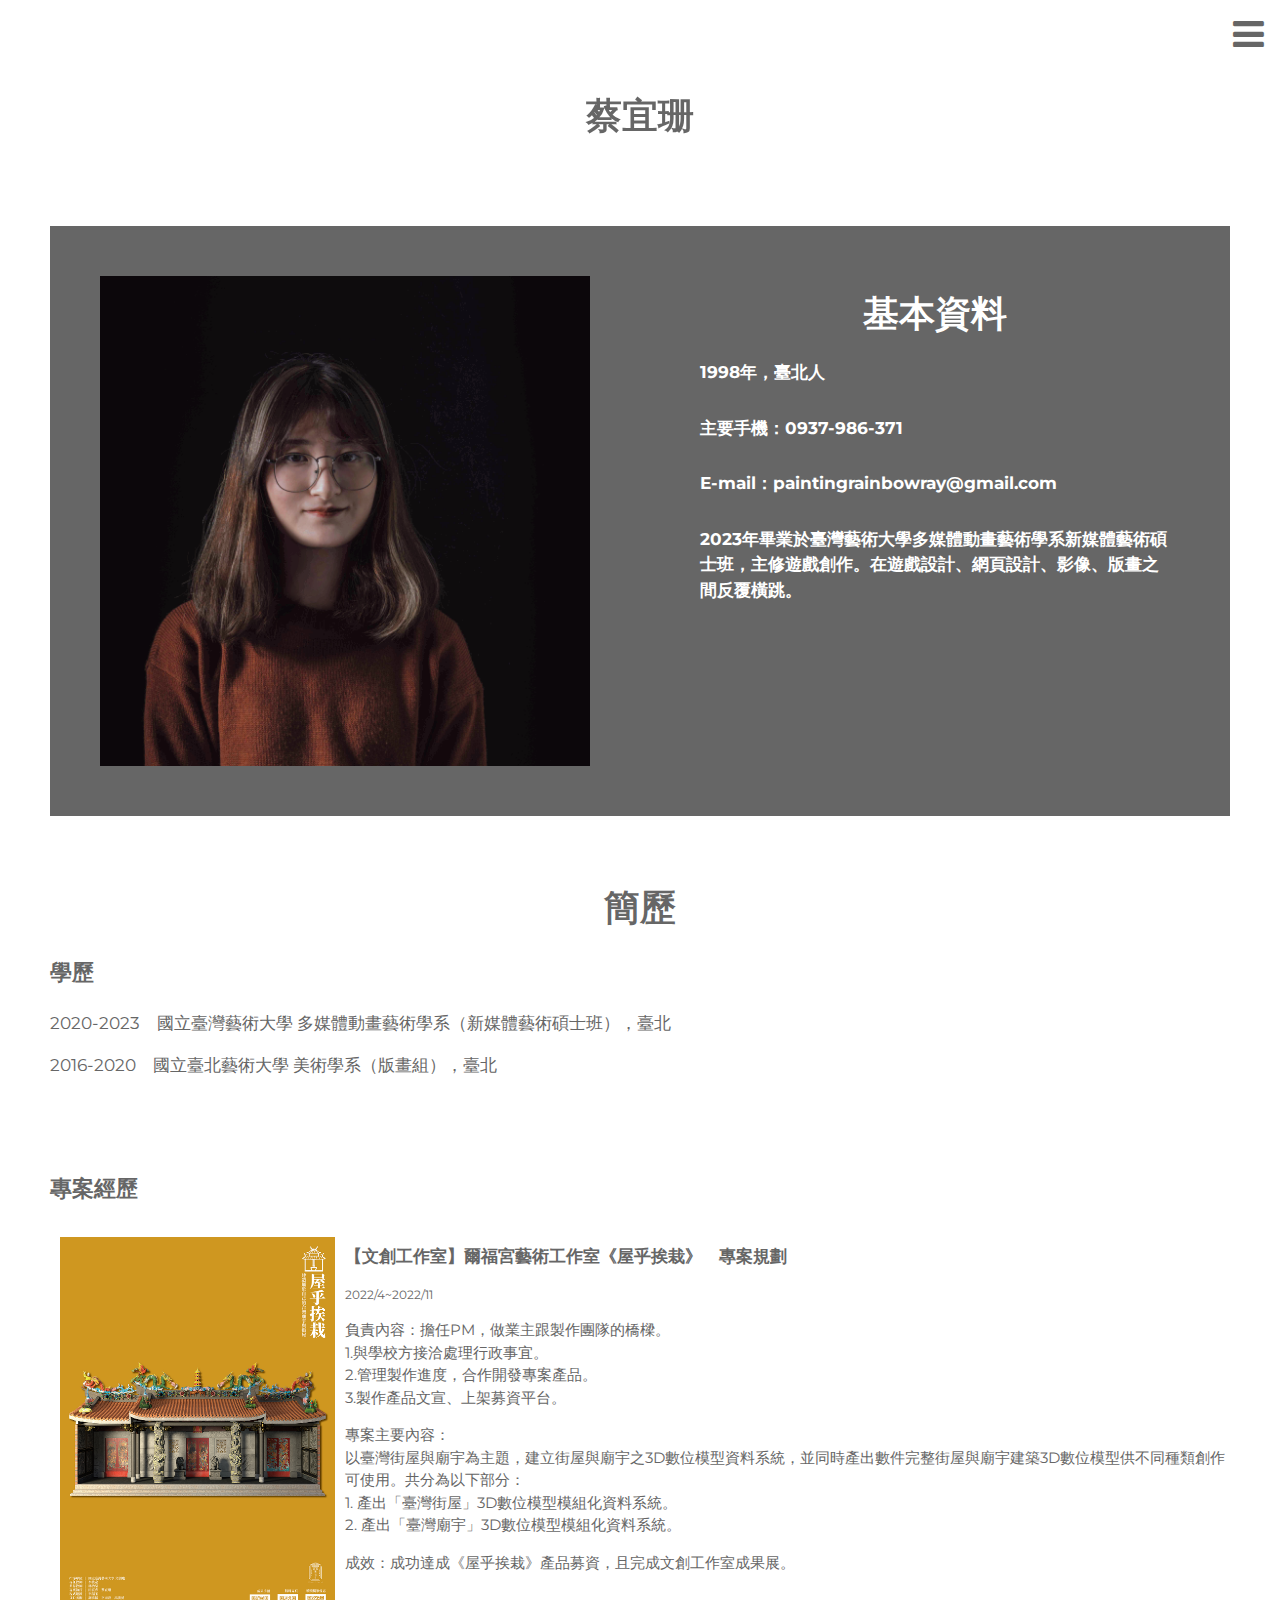
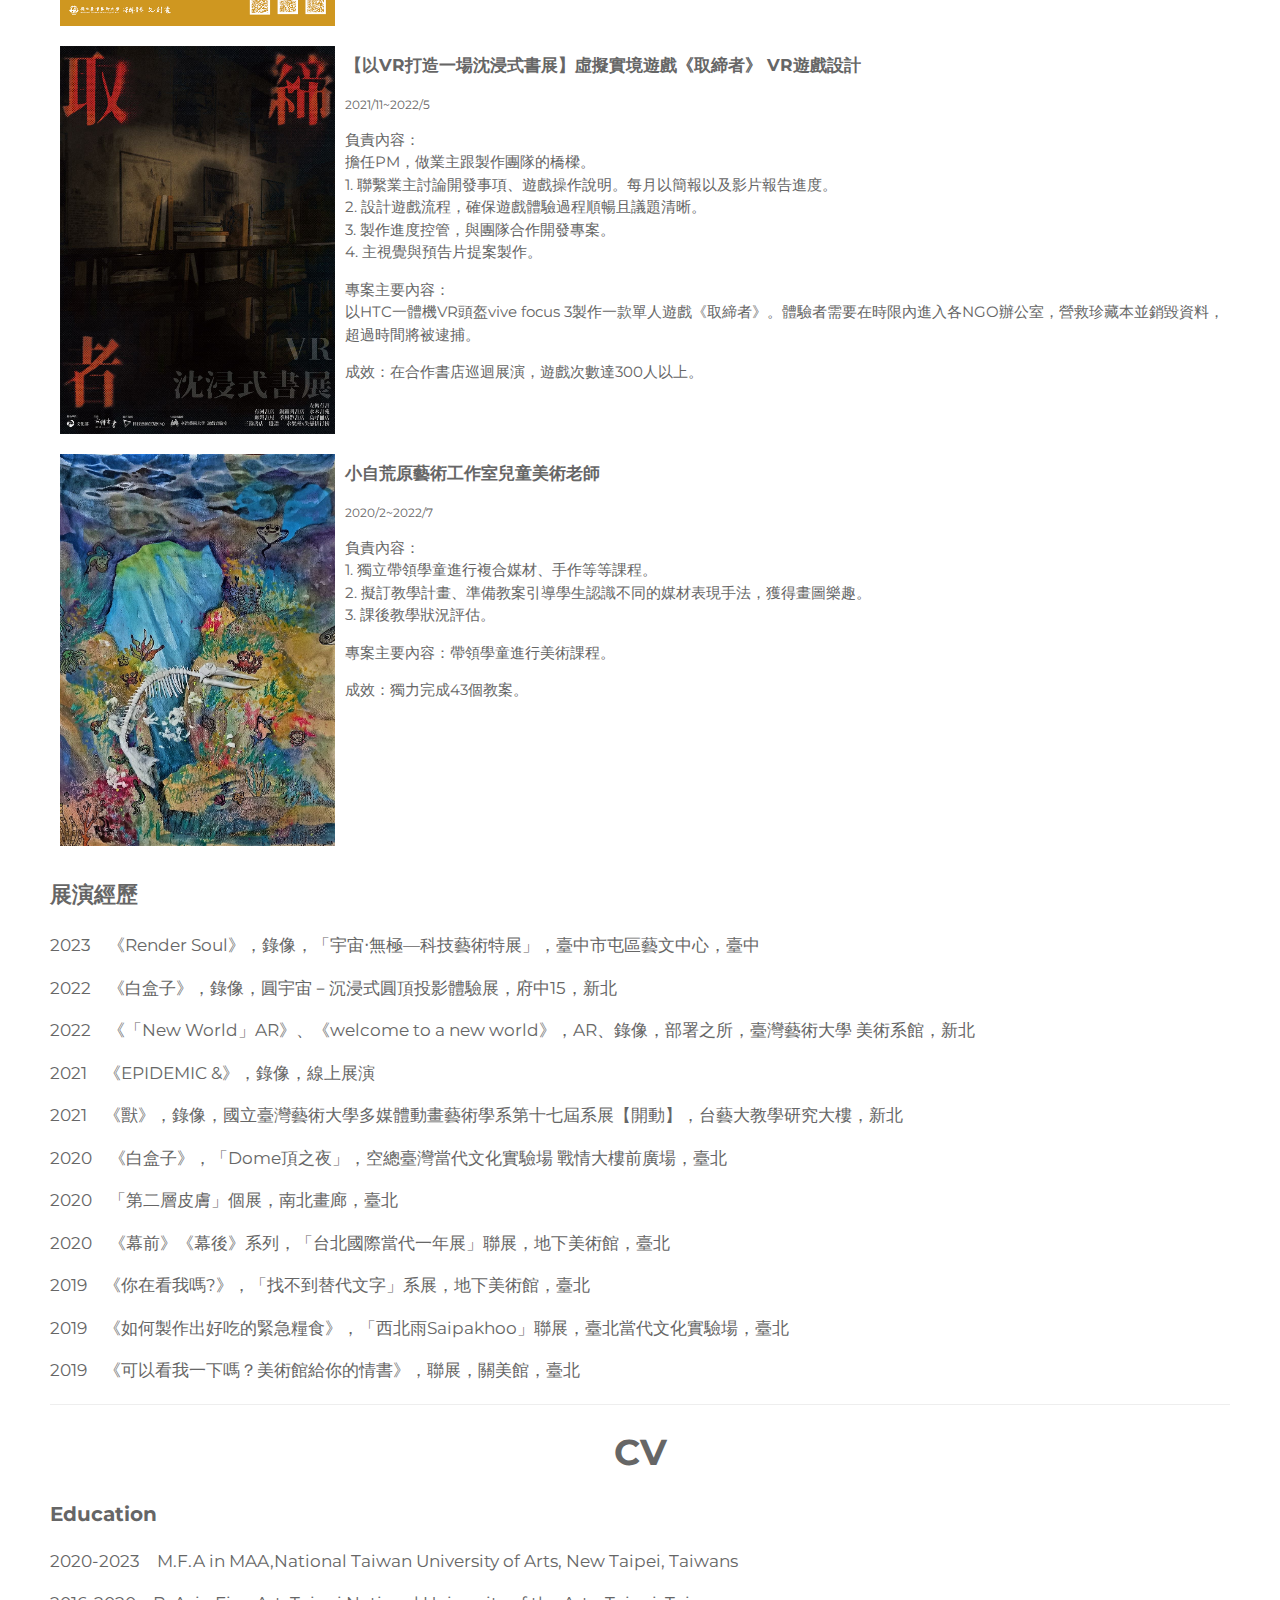
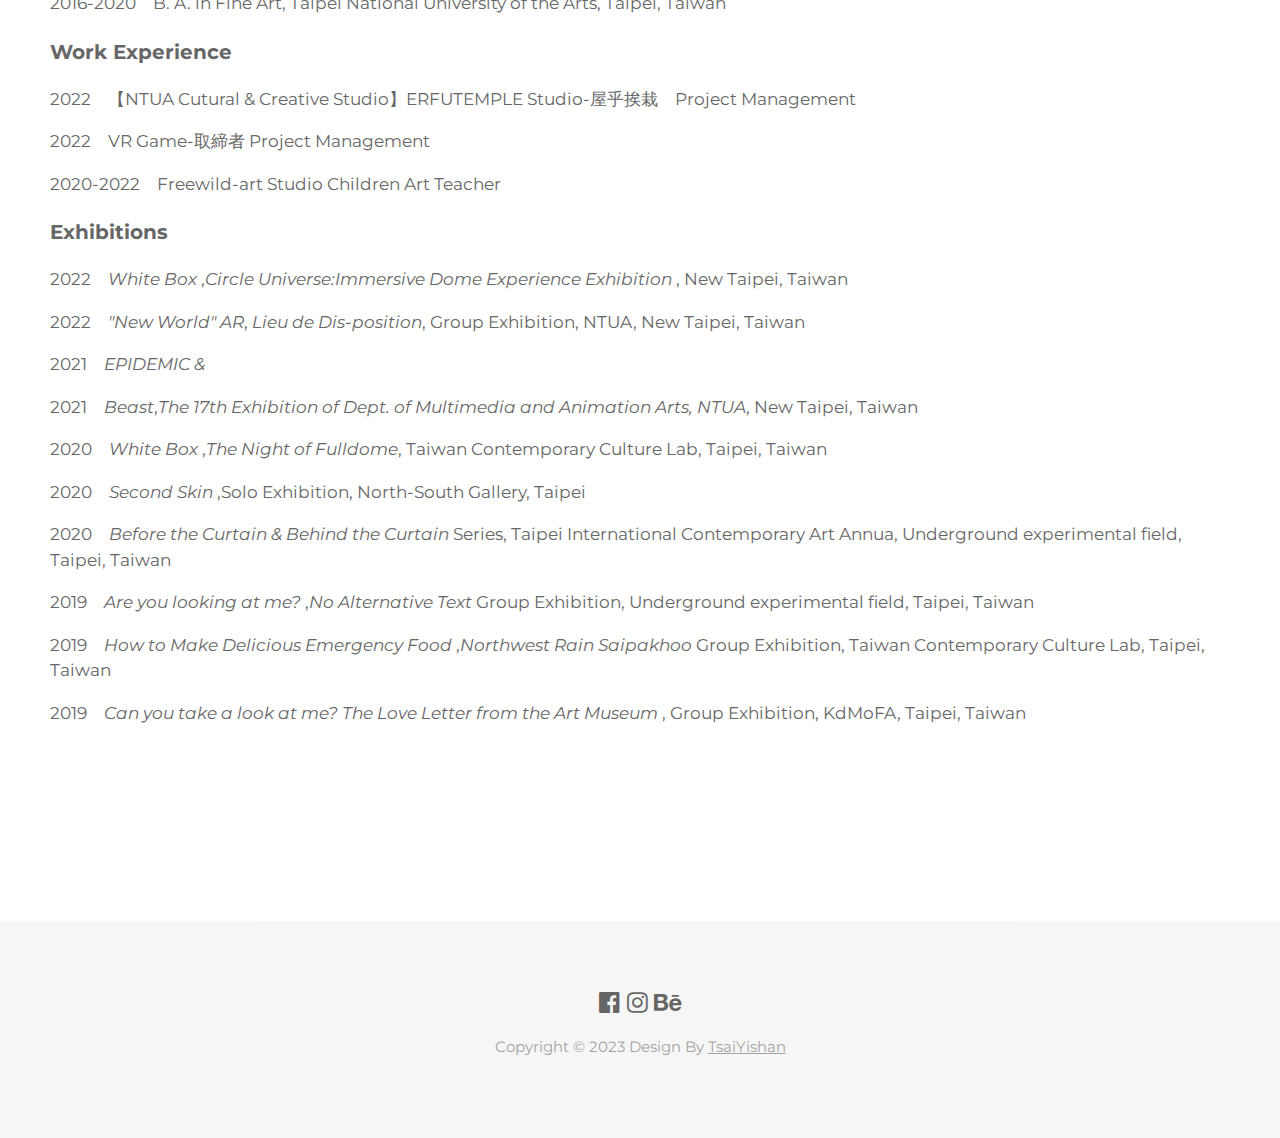
==== commit 82205061: "20230807 1.更新cv 2.新增大椽作品頁(8月前的活動)" ====
--- a/About&CV.html
+++ b/About&CV.html
@@ -29,6 +29,8 @@
 		p {
 			font-family: 'Montserrat';
 			color: #666666;
+			/*保留文字格式時可用 white-space: pre-wrap;*/
+
 		}
 
 		/*圖片下邊界*/
@@ -175,6 +177,7 @@
 			</div>
 
 			<p class="text-gray text22"><b>展演經歷</b></p>
+			<p class="text-gray text17">2023&emsp;《Render Soul》，錄像，「宇宙‧無極—科技藝術特展」，臺中市屯區藝文中心，臺中</p>
 			<p class="text-gray text17">2022&emsp;《白盒子》，錄像，圓宇宙－沉浸式圓頂投影體驗展，府中15，新北</p>
 			<p class="text-gray text17">2022&emsp;《「New World」AR》、《welcome to a new world》，AR、錄像，部署之所，臺灣藝術大學 美術系館，新北</p>
 			<p class="text-gray text17">2021&emsp;《EPIDEMIC &》，錄像，線上展演</p>
--- a/MYCSS.css
+++ b/MYCSS.css
@@ -146,4 +146,49 @@
 .w3-left{float:left!important}.w3-right{float:right!important}
 .w3-button:hover{color:#000!important;background-color:#ccc!important}
 .w3-transparent,.w3-hover-none:hover{background-color:transparent!important}
-.w3-hover-none:hover{box-shadow:none!important}+.w3-hover-none:hover{box-shadow:none!important}
+@import url(https://fonts.googleapis.com/css?family=Open+Sans:400,600,700);
+
+.sort_btn{
+    display: block;
+    border-radius: 8px;
+    padding: 0.75em 1.5em;
+    background-color: #424242;
+    font-size: 1em;
+    line-height: 1;
+    color: #fff;
+    cursor: pointer;
+    transition: 250ms;
+    text-decoration: none;
+    margin: 10px;
+}
+.sort_btn:hover {
+	color: white;
+	background-color: #252525;
+  }
+.sorts {
+    padding: 20px 0;
+    display: flex;
+    justify-content: center;
+}
+
+.sort_btn_s{
+    display: block;
+    border-radius: 8px;
+    padding: 0.75em 1.5em;
+    background-color: #7a7a7a;
+    font-size: 1em;
+    line-height: 1;
+    color: #fff;
+    cursor: pointer;
+    transition: 250ms;
+    text-decoration: none;
+    margin: 0px 5px;
+}
+.sort_btn_s:hover {
+	color: white;
+	background-color: #252525;
+  }
+
+
+
